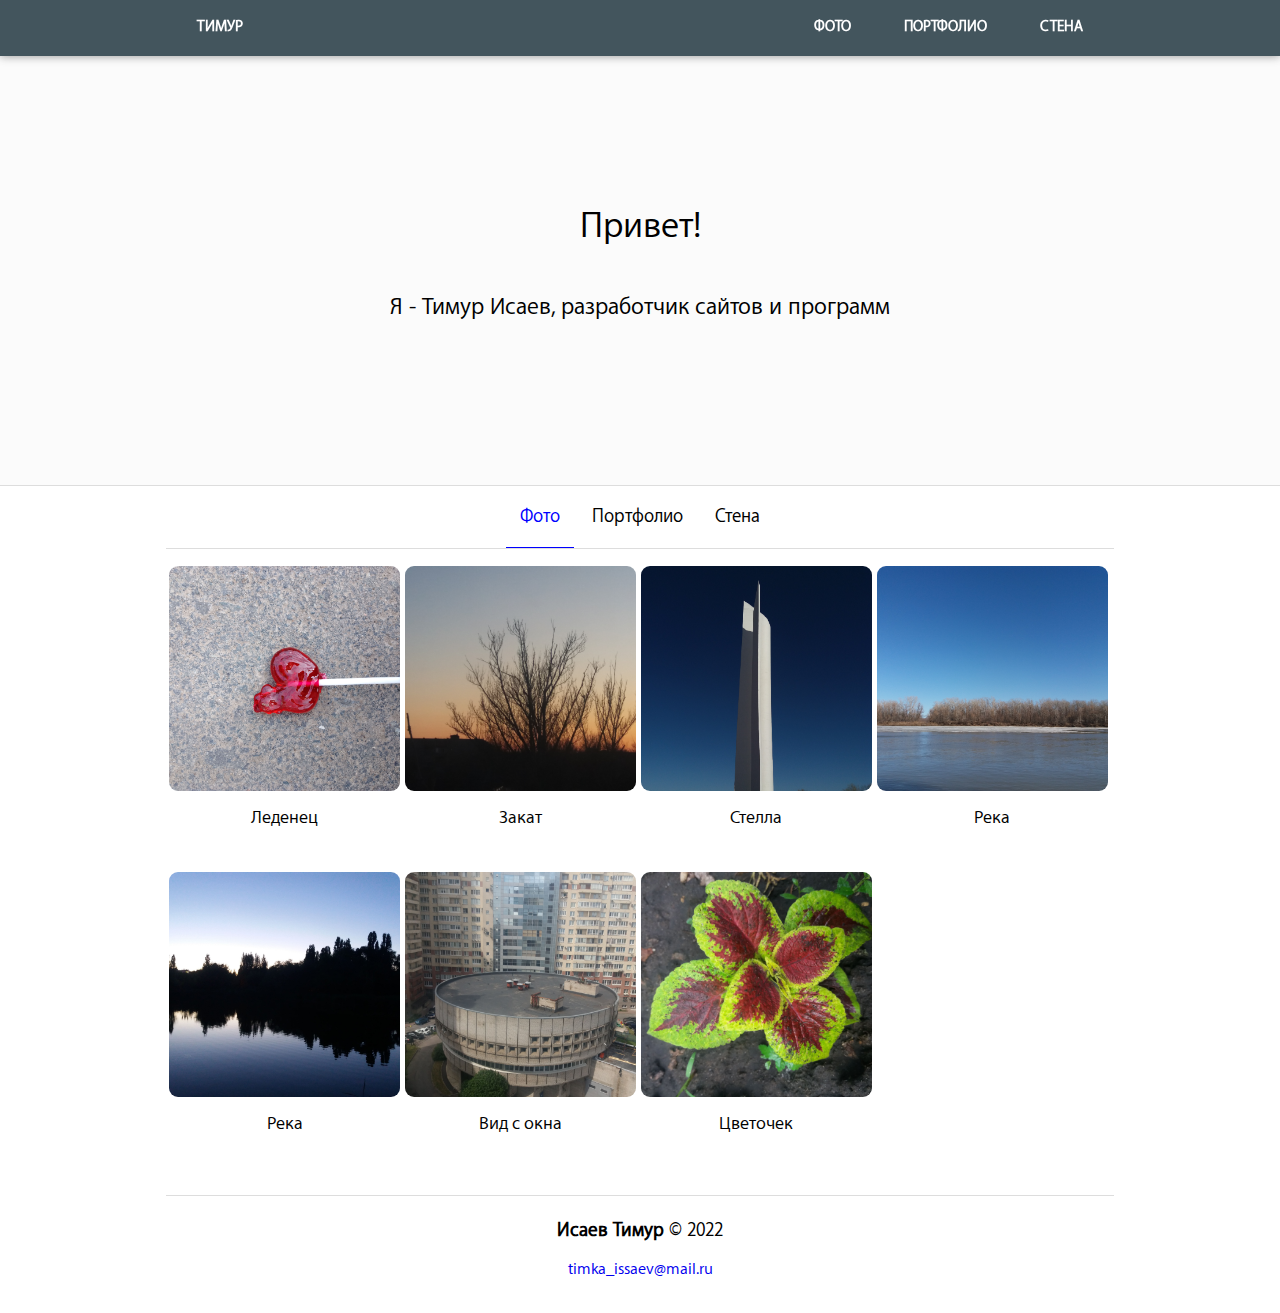
==== index.html @ 6a1b5c4a "replaced bad items" ====
<!DOCTYPE html PUBLIC "-//WAPFORUM//DTD XHTML Mobile 1.0//EN" "http://www.wapforum.org/DTD/xhtml-mobile10.dtd">

<html>
<head>
  <meta charset="utf-8">
  <title>Исаев Тимур</title>
  <meta name="viewport" content="width=device-width, user-scalable=yes">  
  <link rel="stylesheet" href="css/swiper-bundle.min.css">
  <link rel="icon" href="image/icon/favicon-16x16.png" type="image/png">
  <script src="js/swiper-bundle.min.js"></script>
  <link rel="stylesheet" href="css/common.css?111">
  <script type="text/javascript">
function showSlide(id) {
  document.getElementById('mySwiper0').style.display='block';
  swiper.slideTo(id);
}
</script>

</head>
<body>
  <style type="text/css">
.head__link{display: inline-block;color: #FFF;text-decoration: none;padding: 18px  24px;font-size:.9em;text-transform: uppercase;font-size:.8em;font-weight: bold;}
.head__link:hover{background-color: #6a6565;}

  </style>
<!--head__container-->
<div id="wrap1">

<div style="background-color:#283c46;height:55.9px;
    opacity: .87;z-index: 14;position: fixed;top:0;left:0;right:0;box-shadow: 0 0 9px #808080;">
  <div class="head__wrap" style="width:73%;margin:0 auto;">
    <div style="float:left;">
      <a href="#" class="head__link"><b>ТИМУР</b></a>
    </div>
    <div style="float:right">
      <a href="/index.html" class="head__link">Фото</a>
      <a href="/portfolio.html" class="head__link">Портфолио</a>
      <a href="/wall.html" class="head__link">Стена</a>
    </div>
  </div>
</div>
<div id="head__container"></div>
  
<div class="big-block" style="margin-top: 49px;">
  <div class="big-block big-block__welcome">
      <div class="big-block__title">Привет!</div>
      <div class="big-block__body">Я - Тимур Исаев, разработчик сайтов и программ</div>
  </div>
</div>
<div class="big-block big-block__image">

<div class="nav-first">
  <a class="nav-first__link nav-first__link_active" href="index.html" style="">Фото</a>
  <a class="nav-first__link" href="portfolio.html">Портфолио</a>
  <a class="nav-first__link" href="wall.html">Стена</a>
</div>  

<div class="photo__how_block" onClick="showSlide(0);">
  <div class="photo__image_wrap">
    <div class="photo__image photo_how_block" style="background-image: url('image/IMG_20220523_122651.jpg')"></div>
  </div>
  <div class="photo__title">Леденец</div>
</div>

<style type="text/css">
.photo_how_block{transition:all 0.14s ease;}

.photo_how_block:hover{box-shadow: 0 0 17px #000;cursor: pointer;}
</style>

<div class="photo__how_block" onClick="showSlide(1);">
  <div class="photo__image_wrap">
    <div class="photo__image photo_how_block" style="background-image: url('image/20180408_212136.jpg')"></div>
  </div>
  <div class="photo__title">Закат</div>
</div>



<div class="photo__how_block" onClick="showSlide(2);">
  <div class="photo__image_wrap">
    <div class="photo__image photo_how_block" style="background-image: url('image/20180410_172638.jpg?1')"></div>
  </div>
  <div class="photo__title">Стелла</div>
</div>


<div class="photo__how_block" onClick="showSlide(3);">
  <div class="photo__image_wrap">
    <div class="photo__image photo_how_block" style="background-image: url('image/20180410_171315.jpg')"></div>
  </div>
  <div class="photo__title">Река</div>
</div>




<div class="photo__how_block" onClick="showSlide(4);">
  <div class="photo__image_wrap">
    <div class="photo__image photo_how_block" style="background-image: url('image/20180607_214410.jpg')"></div>
  </div>
  <div class="photo__title">Река</div>
</div>





<div class="photo__how_block" onClick="showSlide(5);">
  <div class="photo__image_wrap">
    <div class="photo__image photo_how_block" style="background-image: url('image/20190620_141006.jpg')"></div>
  </div>
  <div class="photo__title">Вид с окна</div>
</div>








<div class="photo__how_block" onClick="showSlide(6);">
  <div class="photo__image_wrap">
    <div class="photo__image photo_how_block" style="background-image: url('image/20210701_141035.jpg')"></div>
  </div>
  <div class="photo__title">Цветочек</div>
</div>

    <div class="swiper mySwiper swiper-initialized swiper-horizontal swiper-pointer-events swiper-backface-hidden" id="mySwiper0">


      <div style="position: fixed;top: 0;right: 0;color:#000;z-index: 999; padding:24px 34px;" onClick="document.getElementById('mySwiper0').style.display='none';">закрыть</div>
      <div class="swiper-wrapper" id="swiper-wrapper-acd102c50d4010107de" aria-live="polite" style="background-color:#000;">
        <div class="swiper-slide swiper-slide-active" role="group" aria-label="1 / 9" style="">
          <div class="swiper-photo" style="background-image:url('image/IMG_20220523_122651.jpg');"></div>
        </div>


        <div class="swiper-slide swiper-slide-next" id="ghgfh_0" role="group" aria-label="2 / 9">
          
          <div class="swiper-photo" style="background-image:url('image/20180408_212136.jpg');"></div>
        </div>


        <div class="swiper-slide swiper-slide-next" id="ghgfh_1" role="group" aria-label="3 / 9">
          
          <div class="swiper-photo" style="background-image:url('image/20180410_172638.jpg');"></div>
        </div>


        <div class="swiper-slide swiper-slide-next" role="group" aria-label="4 / 9">
          
          <div class="swiper-photo" style="background-image:url('image/20180410_171315.jpg');"></div>
        </div>


        <div class="swiper-slide swiper-slide-next" role="group" aria-label="5 / 9">
          
          <div class="swiper-photo" style="background-image:url('image/20180607_214410.jpg');"></div>
        </div>


        <div class="swiper-slide swiper-slide-next" role="group" aria-label="6 / 9">
          
          <div class="swiper-photo" style="background-image:url('image/20190620_141006.jpg');"></div>
        </div>


        <div class="swiper-slide swiper-slide-next" role="group" aria-label="7 / 9">
          
          <div class="swiper-photo" style="background-image:url('image/20210701_141035.jpg');"></div>
        </div>


      </div>
      <div class="swiper-button-next" tabindex="0" role="button" aria-label="Next slide" aria-controls="swiper-wrapper-acd102c50d4010107de" aria-disabled="false"></div>
      <div class="swiper-button-prev swiper-button-disabled" tabindex="-1" role="button" aria-label="Previous slide" aria-controls="swiper-wrapper-acd102c50d4010107de" aria-disabled="true"></div>
    <span class="swiper-notification" aria-live="assertive" aria-atomic="true"></span>

  </div>

  <script>
var swiper = new Swiper(".mySwiper", {
  navigation: {
    nextEl: ".swiper-button-next",
    prevEl: ".swiper-button-prev",
  },
  keyboard: {
  enabled: true,
  onlyInViewport: false
  }
});
  </script>



<style type="text/css">
.footer__mail{text-decoration: none;font-size:.87em;}
.footer__mail:hover{color:#000;text-decoration: underline;}
</style>

  <div style="border-top:1px solid #DDD;padding-top:24px;text-align: center;margin-top:34px;">
    <div style="margin-bottom:17px"><b>Исаев Тимур</b> &copy; 2022 </div>
    <div><a href="mailto:timka_issaev@mail.ru" class="footer__mail">timka_issaev@mail.ru</a></div>
  </div>
  
  </div>
</div>
</body>
</html>
---- css/common.css ----
@font-face{font-family:'Myraid Set Pro Text';src:url('../myriad-set-pro_text.woff') format("woff")}
*{box-sizing:border-box;font-size:1.0em;font-family:"Myraid Set Pro Text",tahoma,Arial,verdana,sans-serif;font-size:1.03em;}
 html, body{margin:0;padding: 0;background-color: #FFF;font-family:"Myraid Set Pro Text",tahoma,Arial,verdana,sans-serif;}

@media screen and (max-width: 479px) {
  .photo__how_block{width:100%!important;height: 33vh!important;}
  .big-block__image {
    width: 93%!important;

  }
  .nav-first{width: 100%!important;}

  .photo2{
    width: 100%;
    padding: 0 24px;
    margin: 0 auto;}

    .head .head__link{padding:17px 9px!important;}
    .head__wrap{width:100%!important;margin:0 auto;}
    .head__link{
    padding: 19px 11px!important;}
.head__wrap{
    padding: 0 12px;}

}

.big-block__welcome {text-align: center;padding: 154px 15px;line-height: 47px;border-bottom: 1px solid #DDD;background-color:#FBFBFB;}
.big-block__title{font-size: 2.0em;margin-bottom:34px;}
.big-block__body{font-size:1.3em;}


.photo__how_block{display: inline-block;width: 25%;height:34vh;margin-right:-5px;}
.photo__image{ }
.photo__image_wrap{padding:3px;}
.photo_how_block{width:100%;height:25vh; position: relative;background-size: cover;background-position: center;border-radius:9px;margin:14px 0;}
.big-block__image{width:74%;margin: 0 auto 34px;}
.photo__title{text-align: center;font-size:1.0em;}



.nav-first{border-bottom:1px solid #DDD;text-align: center;}
.nav-first__link{padding:20px 14px;display: inline-block;color:#000;text-decoration: none;}
.nav-first__link_active{color: blue;border-bottom: 1px solid blue;}


.swiper {
  width: 600px;
  height: 300px;
}
.swiper-scrollbar{display: none;}













      .swiper {
        width: 100%;
        height: 100%;
      }

      .swiper-slide {
        text-align: center;
        font-size: 18px;
        background: #fff;

        /* Center slide text vertically */
        display: -webkit-box;
        display: -ms-flexbox;
        display: -webkit-flex;
        display: flex;
        -webkit-box-pack: center;
        -ms-flex-pack: center;
        -webkit-justify-content: center;
        justify-content: center;
        -webkit-box-align: center;
        -ms-flex-align: center;
        -webkit-align-items: center;
        align-items: center;
      }

      .swiper-slide img {
        display: block;
        width: 100%;
        height: 100%;
        object-fit: cover;
      }
      .swiper-photo{
    width: 47%;
    height: 47%;background-position: center;background-size: cover;margin:94px;border-radius:14px;}



#mySwiper0{background-color: #000; display: none;position: fixed;top:0;left:0;right:0;bottom:0;
    z-index: 99;}

html ,body{font-size:1.0em;font-family:"Myraid Set Pro Text",tahoma,Arial,verdana,sans-serif;font-size:1.03em;}
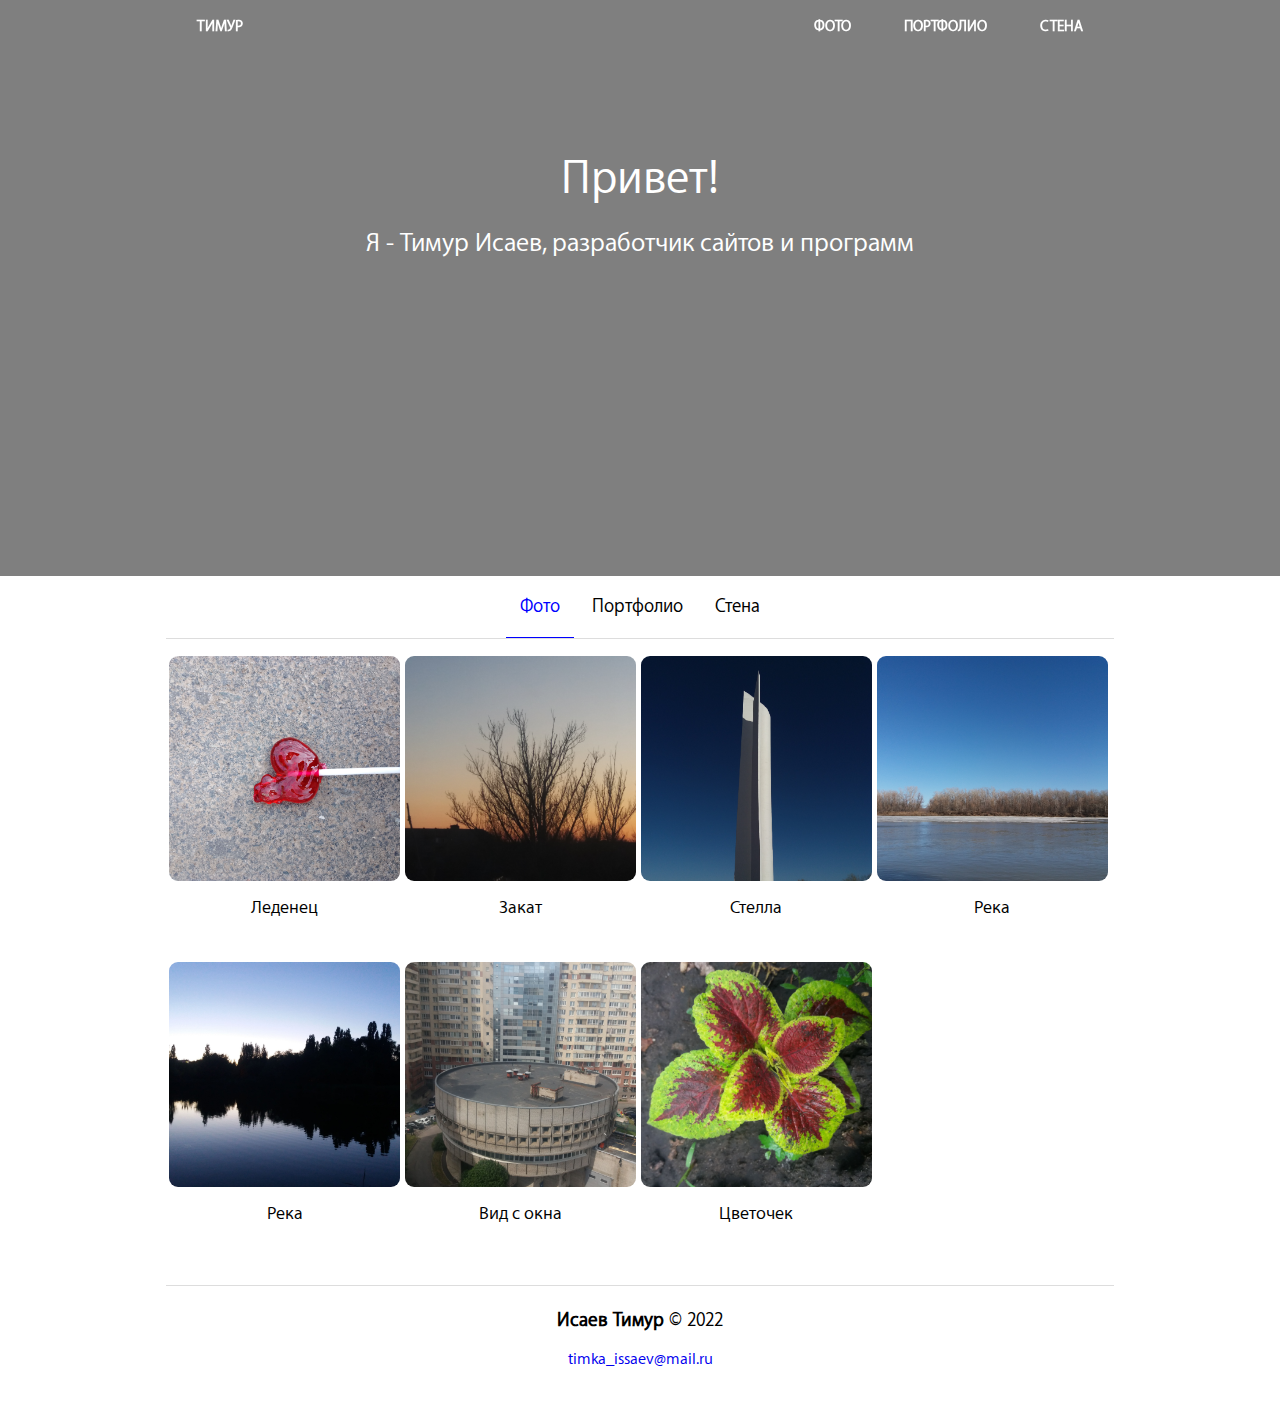
==== commit f0cdfb4c: "fixed bugs" ====
--- a/index.html
+++ b/index.html
@@ -26,8 +26,7 @@
 <!--head__container-->
 <div id="wrap1">
 
-<div style="background-color:#283c46;height:55.9px;
-    opacity: .87;z-index: 14;position: fixed;top:0;left:0;right:0;box-shadow: 0 0 9px #808080;">
+<div style="background-color:transparent;height:55.9px;z-index: 14;position: fixed;top:0;left:0;right:0">
   <div class="head__wrap" style="width:73%;margin:0 auto;">
     <div style="float:left;">
       <a href="#" class="head__link"><b>ТИМУР</b></a>
@@ -41,12 +40,62 @@
 </div>
 <div id="head__container"></div>
   
-<div class="big-block" style="margin-top: 49px;">
-  <div class="big-block big-block__welcome">
-      <div class="big-block__title">Привет!</div>
-      <div class="big-block__body">Я - Тимур Исаев, разработчик сайтов и программ</div>
-  </div>
-</div>
+
+
+
+
+
+
+
+
+
+
+<div class="big_block">
+  <div style="height:64vh;position: relative;z-index: 10;">
+
+    <div style="width:100%;height:64vh;color:#FFF; background-image: url('https://images.wallpaperscraft.ru/image/single/kapli_listia_makro_317155_1440x2560.jpg');background-size: cover;background-position:center;background-position: center;position: absolute;top:0;left:0;right:0;bottom:0;"></div>
+    <div style="position:absolute;top:0;left:0;right:0;bottom:0;background-color:#000;z-index:10;opacity: .5;"></div>
+
+    <div style="width:100%;height:59vh;color:#FFF;;background-position: center;position: absolute;top:0;left:0;right:0;bottom:0;text-align: center;padding-top: 12%;z-index: 25;">
+      
+      <div style="font-size:2.5em;margin-bottom:24px">Привет!</div>
+      <div style="font-size:1.4em">Я - Тимур Исаев, разработчик сайтов и программ </div>
+    </div>
+
+  </div>
+</div>
+
+
+
+
+
+
+
+
+
+
+
+
+
+
+
+
+
+
+
+
+
+
+
+
+
+
+
+
+
+
+
+
 <div class="big-block big-block__image">
 
 <div class="nav-first">
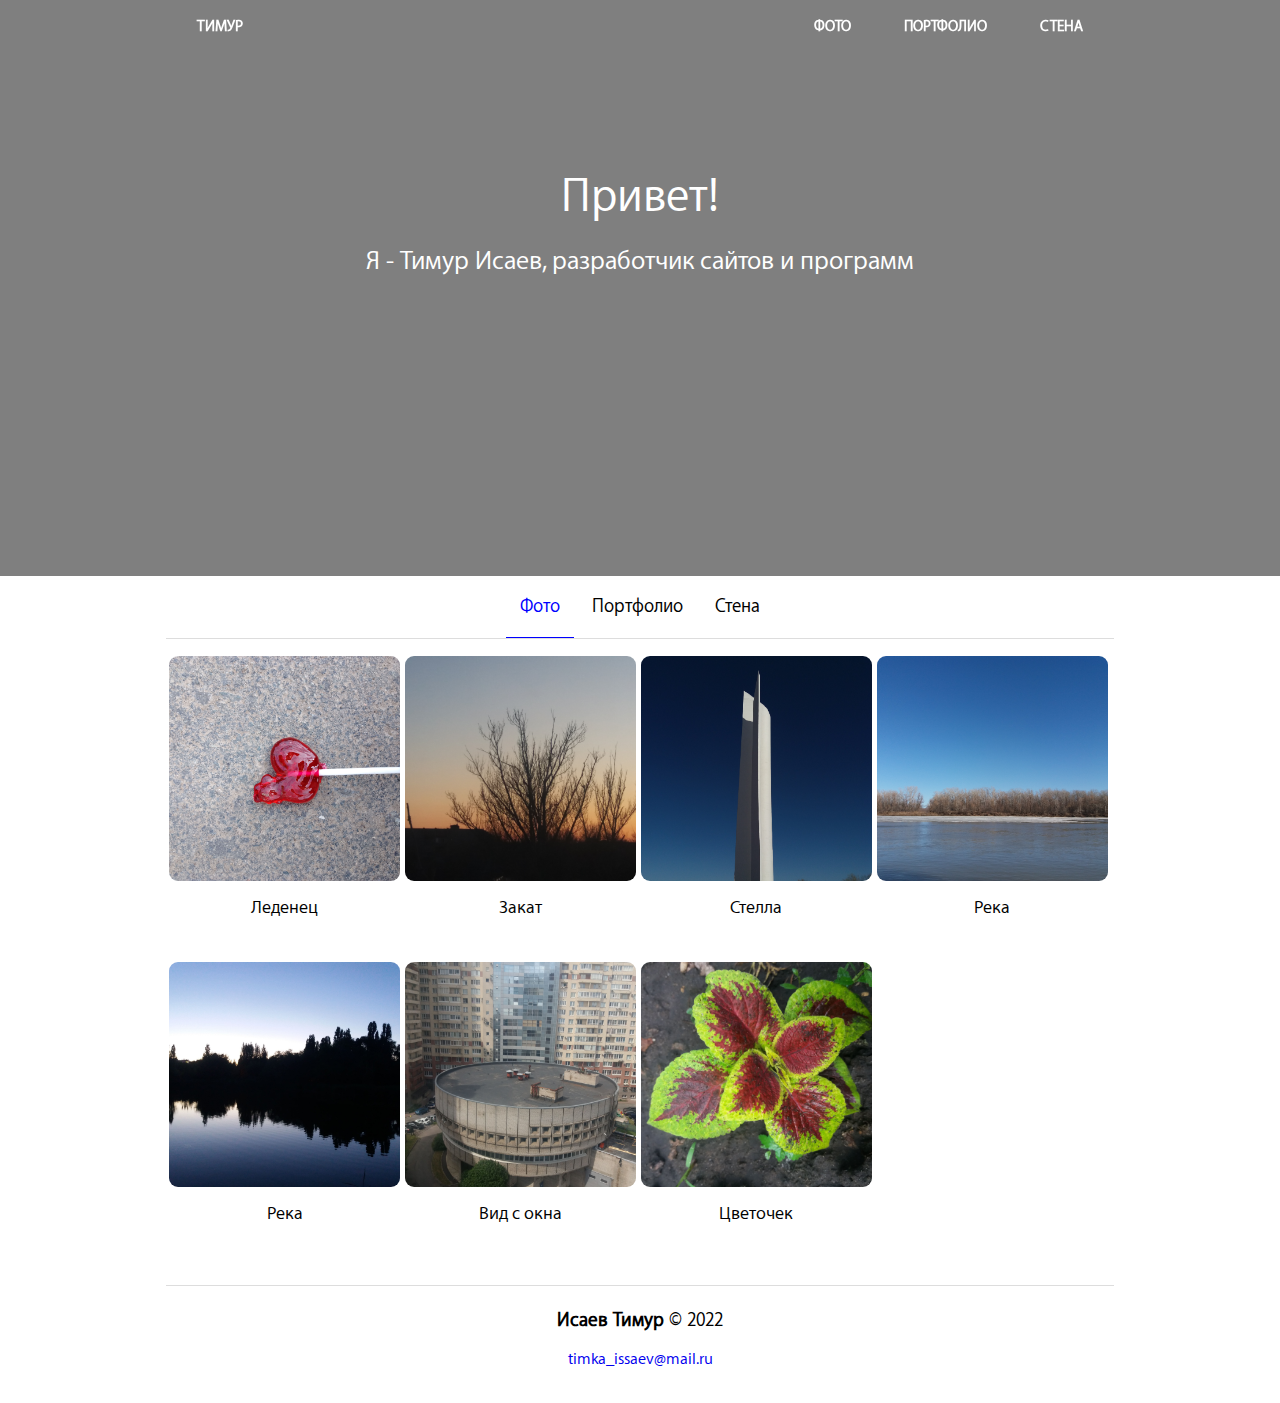
==== commit 4e560088: "fixed bug. he is incorrect show welcome titles" ====
--- a/index.html
+++ b/index.html
@@ -56,7 +56,7 @@
     <div style="width:100%;height:64vh;color:#FFF; background-image: url('https://images.wallpaperscraft.ru/image/single/kapli_listia_makro_317155_1440x2560.jpg');background-size: cover;background-position:center;background-position: center;position: absolute;top:0;left:0;right:0;bottom:0;"></div>
     <div style="position:absolute;top:0;left:0;right:0;bottom:0;background-color:#000;z-index:10;opacity: .5;"></div>
 
-    <div style="width:100%;height:59vh;color:#FFF;;background-position: center;position: absolute;top:0;left:0;right:0;bottom:0;text-align: center;padding-top: 12%;z-index: 25;">
+    <div style="width:100%;height:59vh;color:#FFF;;background-position: center;position: absolute;top:0;left:0;right:0;bottom:0;text-align: center;padding-top: 172px;z-index: 25;">
       
       <div style="font-size:2.5em;margin-bottom:24px">Привет!</div>
       <div style="font-size:1.4em">Я - Тимур Исаев, разработчик сайтов и программ </div>
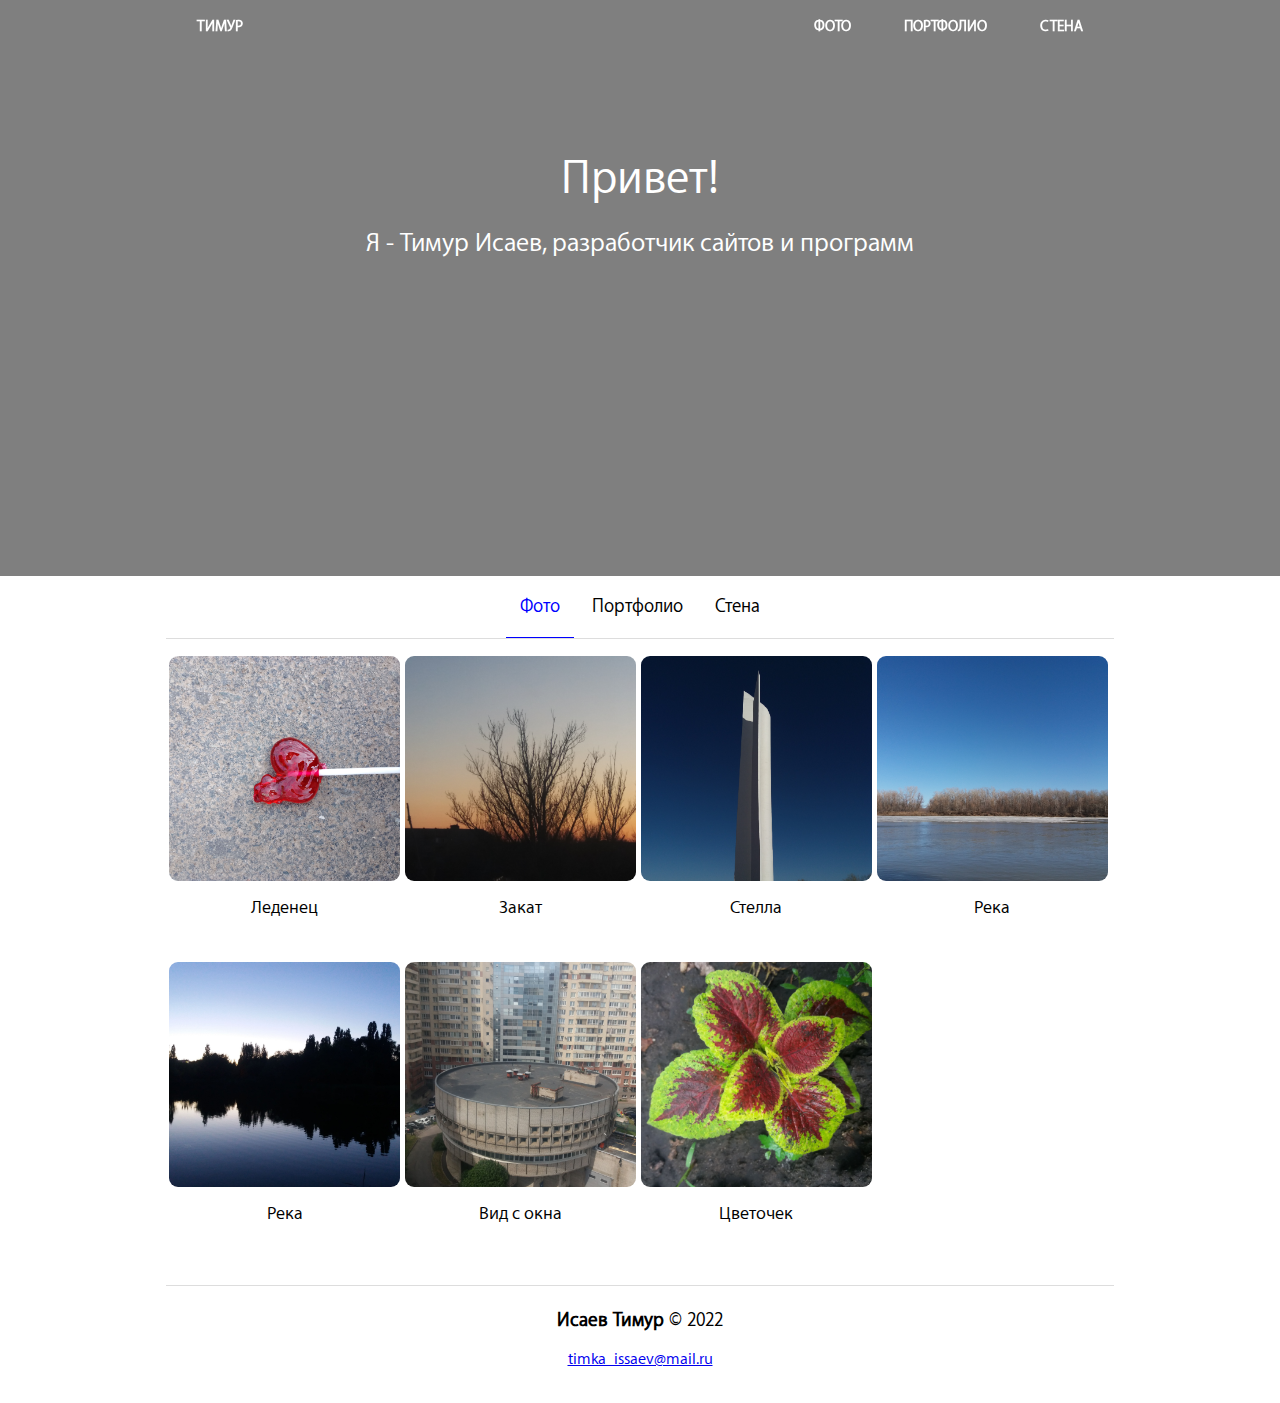
==== commit b89bcec5: "fixed bugs" ====
--- a/index.html
+++ b/index.html
@@ -21,12 +21,32 @@
   <style type="text/css">
 .head__link{display: inline-block;color: #FFF;text-decoration: none;padding: 18px  24px;font-size:.9em;text-transform: uppercase;font-size:.8em;font-weight: bold;}
 .head__link:hover{background-color: #6a6565;}
+#head{transition: all 0.34s ease;}
+.head__srcolled{background-color:#FFF!important ;color: #000!important;box-shadow: 0 0 9px #BBB;border-bottom: 1px solid #DDD;}
+
+.head__srcolled .head__link{color: #000;}
 
   </style>
 <!--head__container-->
 <div id="wrap1">
-
-<div style="background-color:transparent;height:55.9px;z-index: 14;position: fixed;top:0;left:0;right:0">
+<script type="text/javascript">
+window.onscroll=function(a) {
+  let posTop = (window.pageYOffset !== undefined) ? window.pageYOffset : (document.documentElement || document.body.parentNode || document.body).scrollTop;
+  if(posTop > 74) {
+
+
+
+    document.getElementById('head').classList.add('head__srcolled');
+  } else {
+
+    document.getElementById('head').classList.remove('head__srcolled');
+  }
+  //element.scrollTop
+}
+</script>
+
+
+<div id="head" style="background-color:transparent;height:55.9px;z-index: 14;position: fixed;top:0;left:0;right:0">
   <div class="head__wrap" style="width:73%;margin:0 auto;">
     <div style="float:left;">
       <a href="#" class="head__link"><b>ТИМУР</b></a>
@@ -38,6 +58,8 @@
     </div>
   </div>
 </div>
+
+
 <div id="head__container"></div>
   
 
@@ -56,7 +78,7 @@
     <div style="width:100%;height:64vh;color:#FFF; background-image: url('https://images.wallpaperscraft.ru/image/single/kapli_listia_makro_317155_1440x2560.jpg');background-size: cover;background-position:center;background-position: center;position: absolute;top:0;left:0;right:0;bottom:0;"></div>
     <div style="position:absolute;top:0;left:0;right:0;bottom:0;background-color:#000;z-index:10;opacity: .5;"></div>
 
-    <div style="width:100%;height:59vh;color:#FFF;;background-position: center;position: absolute;top:0;left:0;right:0;bottom:0;text-align: center;padding-top: 172px;z-index: 25;">
+    <div style="width:100%;height:59vh;color:#FFF;;background-position: center;position: absolute;top:0;left:0;right:0;bottom:0;text-align: center;padding-top: 12%;z-index: 25;">
       
       <div style="font-size:2.5em;margin-bottom:24px">Привет!</div>
       <div style="font-size:1.4em">Я - Тимур Исаев, разработчик сайтов и программ </div>
@@ -244,17 +266,15 @@
 
 
 
-<style type="text/css">
-.footer__mail{text-decoration: none;font-size:.87em;}
-.footer__mail:hover{color:#000;text-decoration: underline;}
-</style>
 
   <div style="border-top:1px solid #DDD;padding-top:24px;text-align: center;margin-top:34px;">
     <div style="margin-bottom:17px"><b>Исаев Тимур</b> &copy; 2022 </div>
-    <div><a href="mailto:timka_issaev@mail.ru" class="footer__mail">timka_issaev@mail.ru</a></div>
+    <div><a href="mailto:timka_issaev@mail.ru" style="
+    font-size: .87em;">timka_issaev@mail.ru</a></div>
   </div>
   
-  </div>
+
+
 </div>
 </body>
 </html>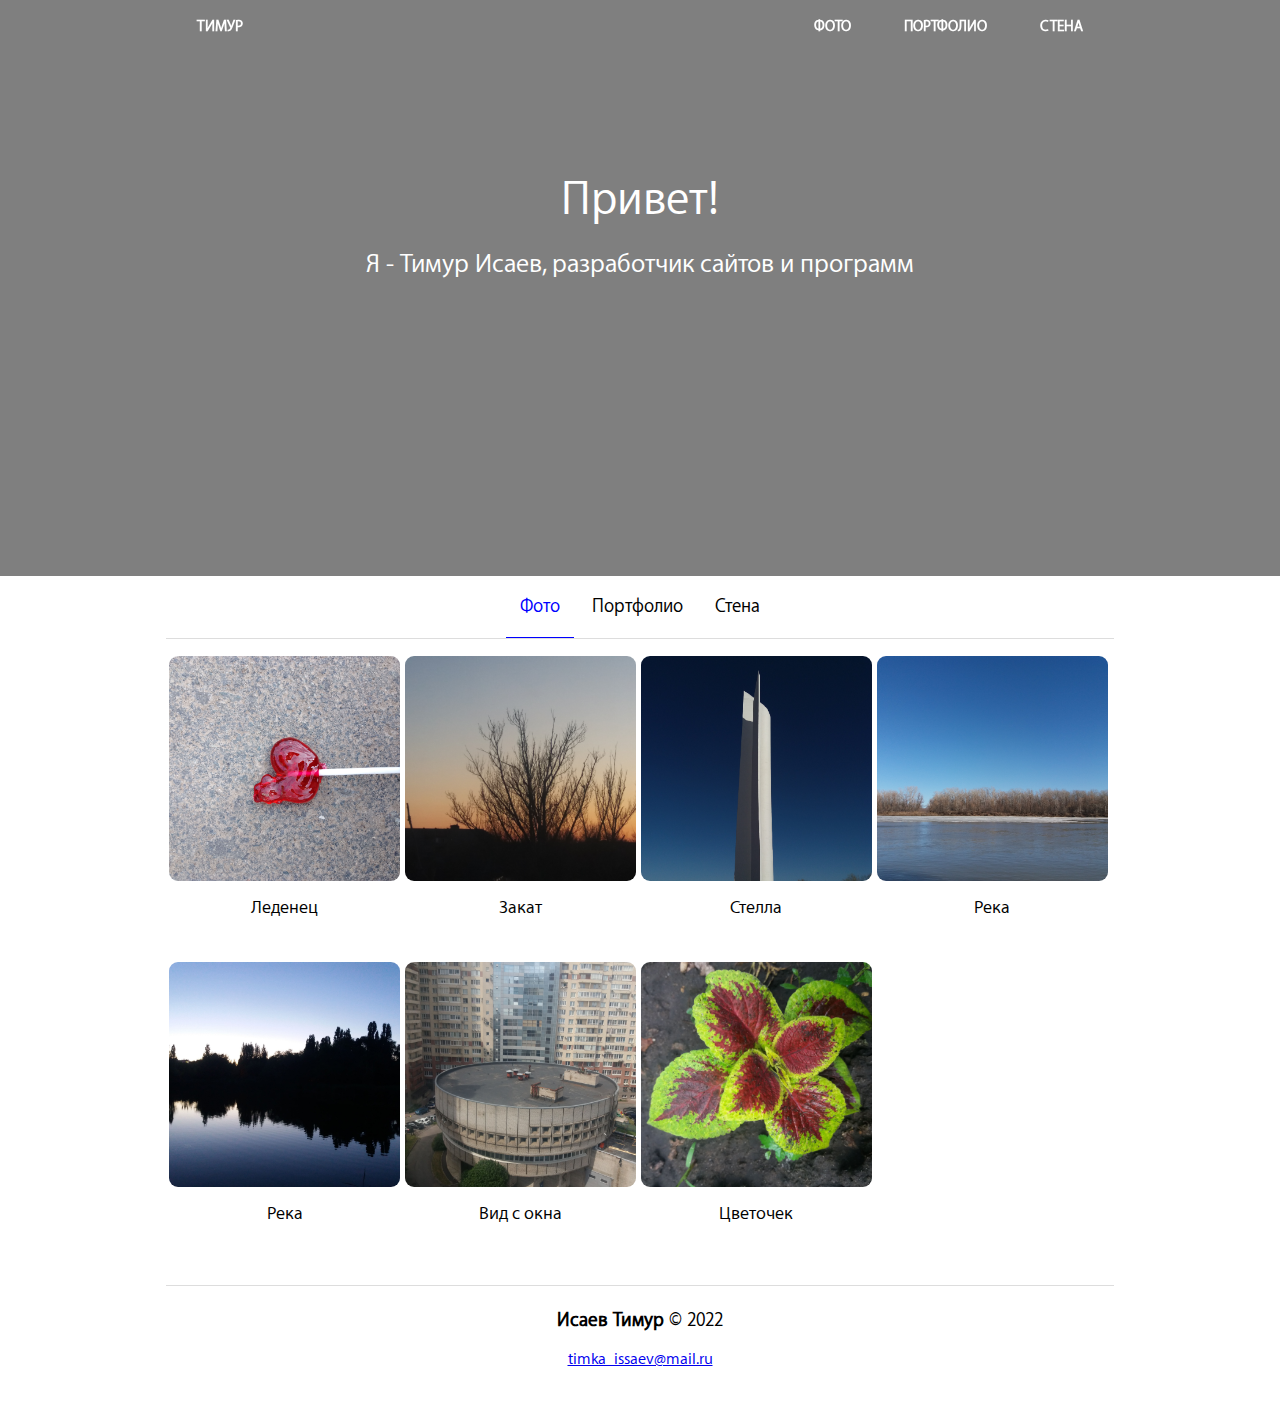
==== commit 73599c9b: "fixed bug. when i srxoll in phone, view show is not good" ====
--- a/index.html
+++ b/index.html
@@ -78,7 +78,7 @@
     <div style="width:100%;height:64vh;color:#FFF; background-image: url('https://images.wallpaperscraft.ru/image/single/kapli_listia_makro_317155_1440x2560.jpg');background-size: cover;background-position:center;background-position: center;position: absolute;top:0;left:0;right:0;bottom:0;"></div>
     <div style="position:absolute;top:0;left:0;right:0;bottom:0;background-color:#000;z-index:10;opacity: .5;"></div>
 
-    <div style="width:100%;height:59vh;color:#FFF;;background-position: center;position: absolute;top:0;left:0;right:0;bottom:0;text-align: center;padding-top: 12%;z-index: 25;">
+    <div style="width:100%;height:59vh;color:#FFF;;background-position: center;position: absolute;top:0;left:0;right:0;bottom:0;text-align: center;padding-top: 175px;z-index: 25;">
       
       <div style="font-size:2.5em;margin-bottom:24px">Привет!</div>
       <div style="font-size:1.4em">Я - Тимур Исаев, разработчик сайтов и программ </div>
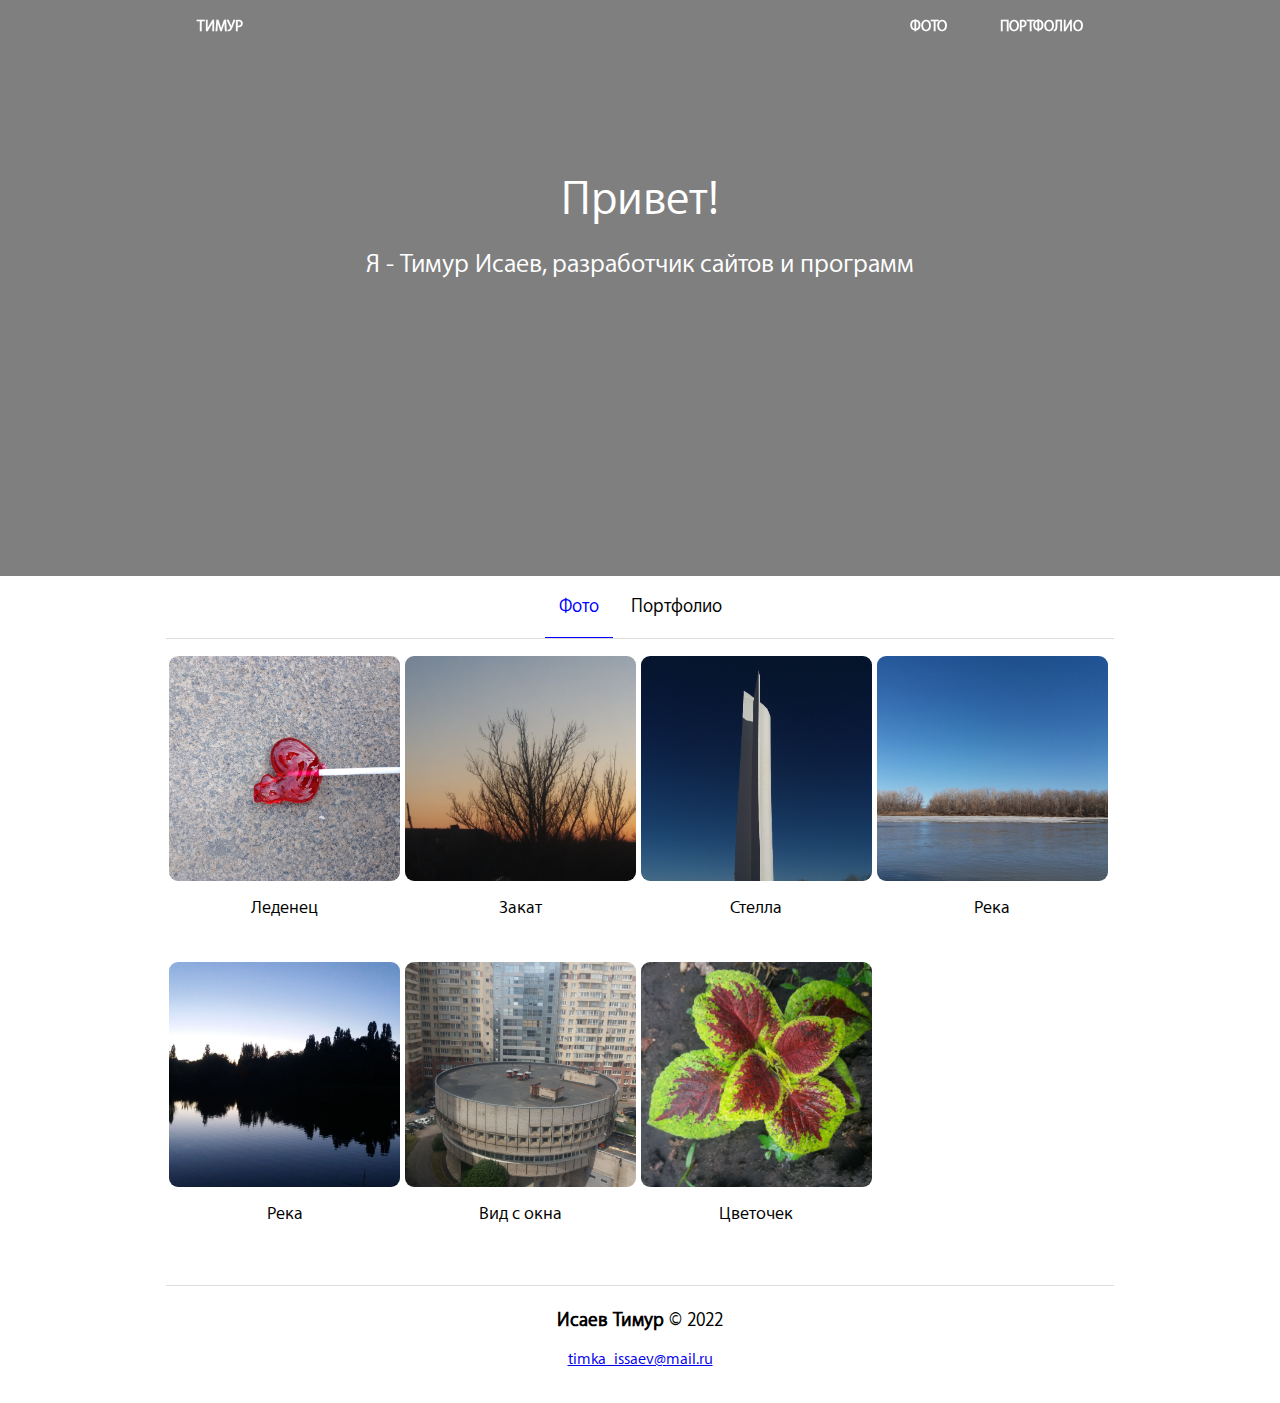
==== commit 0ee5a983: "all blocks, design, folders improved" ====
--- a/index.html
+++ b/index.html
@@ -19,13 +19,19 @@
 </head>
 <body>
   <style type="text/css">
+
+
+
 .head__link{display: inline-block;color: #FFF;text-decoration: none;padding: 18px  24px;font-size:.9em;text-transform: uppercase;font-size:.8em;font-weight: bold;}
-.head__link:hover{background-color: #6a6565;}
-#head{transition: all 0.34s ease;}
+.head__link:hover{color:blue}
+.head .head__link{background-color: transparent;color: blue}
+
+
 .head__srcolled{background-color:#FFF!important ;color: #000!important;box-shadow: 0 0 9px #BBB;border-bottom: 1px solid #DDD;}
 
-.head__srcolled .head__link{color: #000;}
-
+.head__srcolled .head__link{color: #000;;}
+
+.head__srcolled .head__link:hover{color: blue!important}
   </style>
 <!--head__container-->
 <div id="wrap1">
@@ -52,9 +58,8 @@
       <a href="#" class="head__link"><b>ТИМУР</b></a>
     </div>
     <div style="float:right">
-      <a href="/index.html" class="head__link">Фото</a>
-      <a href="/portfolio.html" class="head__link">Портфолио</a>
-      <a href="/wall.html" class="head__link">Стена</a>
+      <a href="index.html" class="head__link">Фото</a>
+      <a href="portfolio.html" class="head__link">Портфолио</a>
     </div>
   </div>
 </div>
@@ -123,7 +128,6 @@
 <div class="nav-first">
   <a class="nav-first__link nav-first__link_active" href="index.html" style="">Фото</a>
   <a class="nav-first__link" href="portfolio.html">Портфолио</a>
-  <a class="nav-first__link" href="wall.html">Стена</a>
 </div>  
 
 <div class="photo__how_block" onClick="showSlide(0);">
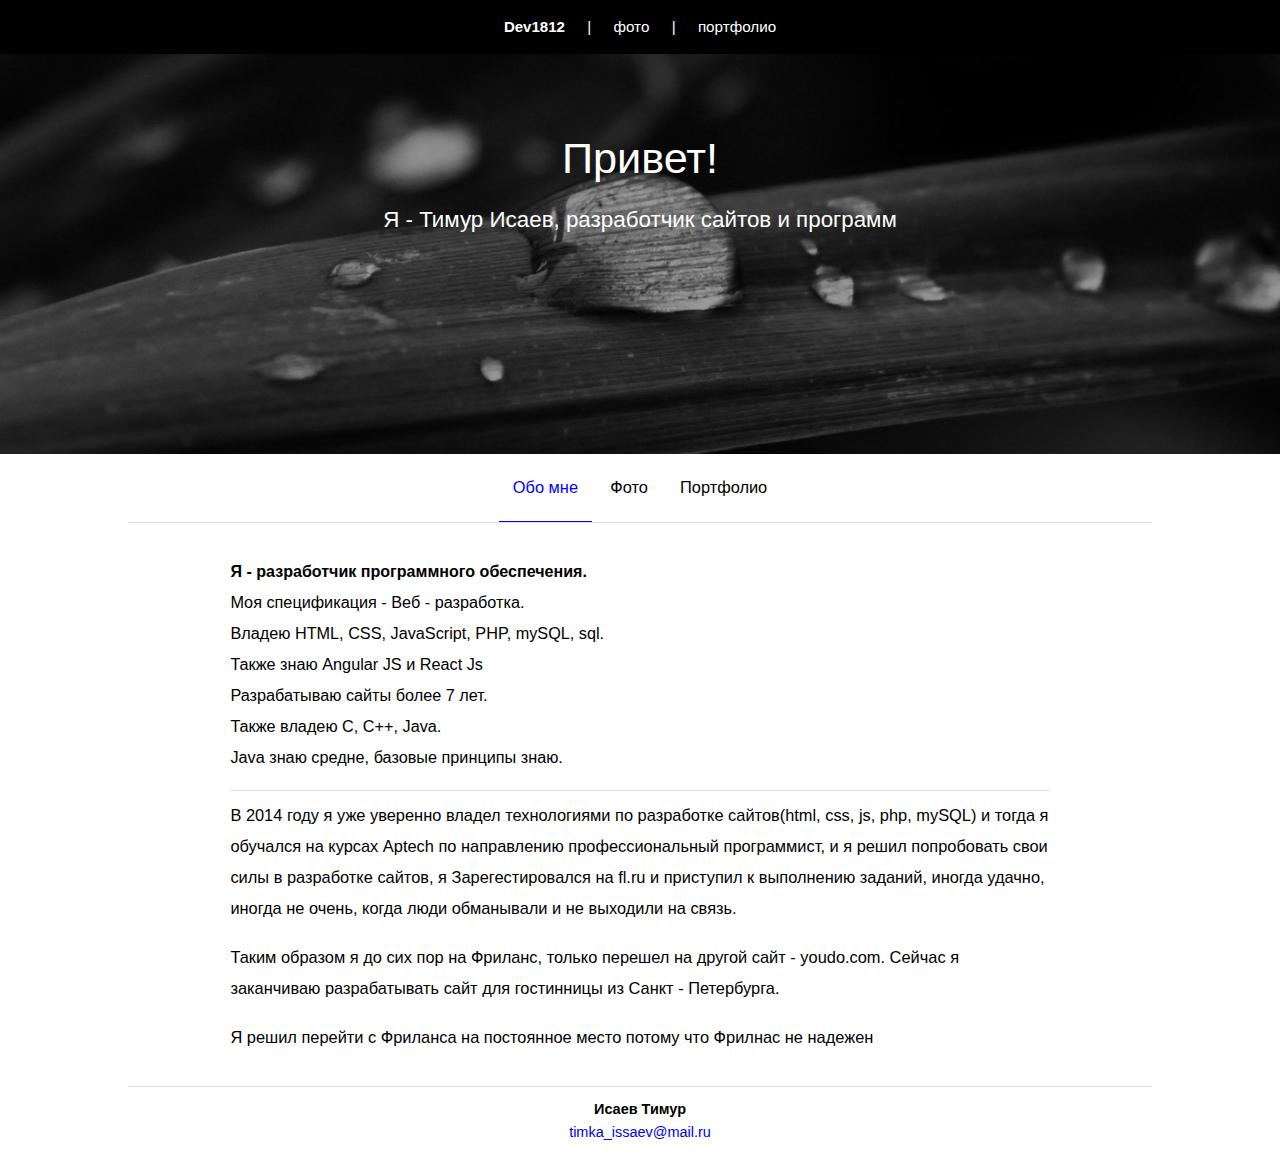
==== commit 07d0a1c8: "project imroved" ====
--- a/index.html
+++ b/index.html
@@ -1,284 +1,78 @@
-<!DOCTYPE html PUBLIC "-//WAPFORUM//DTD XHTML Mobile 1.0//EN" "http://www.wapforum.org/DTD/xhtml-mobile10.dtd">
-
+<!DOCTYPE html>
 <html>
 <head>
   <meta charset="utf-8">
-  <title>Исаев Тимур</title>
-  <meta name="viewport" content="width=device-width, user-scalable=yes">  
-  <link rel="stylesheet" href="css/swiper-bundle.min.css">
-  <link rel="icon" href="image/icon/favicon-16x16.png" type="image/png">
-  <script src="js/swiper-bundle.min.js"></script>
-  <link rel="stylesheet" href="css/common.css?111">
-  <script type="text/javascript">
-function showSlide(id) {
-  document.getElementById('mySwiper0').style.display='block';
-  swiper.slideTo(id);
-}
-</script>
-
+  <title></title>
+  <link rel="stylesheet" type="text/css" href="css/common.css?2">
+  <style type="text/css">
+  .nav__item{color:#000;}
+  </style>
 </head>
 <body>
-  <style type="text/css">
 
 
+<div id="wrap1">
 
-.head__link{display: inline-block;color: #FFF;text-decoration: none;padding: 18px  24px;font-size:.9em;text-transform: uppercase;font-size:.8em;font-weight: bold;}
-.head__link:hover{color:blue}
-.head .head__link{background-color: transparent;color: blue}
+<div class="head">
+  <a class="head__item" href="index.html"><b>Dev1812</b></a>
+  <span class="divider">|</span>
+  <a class="head__item" href="photo.html">фото</a>
+  <span class="divider">|</span>
+  <a class="head__item" href="portfolio.html">портфолио</a>
+</div>
+<div class="content">
 
+<div>
 
-.head__srcolled{background-color:#FFF!important ;color: #000!important;box-shadow: 0 0 9px #BBB;border-bottom: 1px solid #DDD;}
-
-.head__srcolled .head__link{color: #000;;}
-
-.head__srcolled .head__link:hover{color: blue!important}
-  </style>
-<!--head__container-->
-<div id="wrap1">
-<script type="text/javascript">
-window.onscroll=function(a) {
-  let posTop = (window.pageYOffset !== undefined) ? window.pageYOffset : (document.documentElement || document.body.parentNode || document.body).scrollTop;
-  if(posTop > 74) {
-
-
-
-    document.getElementById('head').classList.add('head__srcolled');
-  } else {
-
-    document.getElementById('head').classList.remove('head__srcolled');
-  }
-  //element.scrollTop
-}
-</script>
-
-
-<div id="head" style="background-color:transparent;height:55.9px;z-index: 14;position: fixed;top:0;left:0;right:0">
-  <div class="head__wrap" style="width:73%;margin:0 auto;">
-    <div style="float:left;">
-      <a href="#" class="head__link"><b>ТИМУР</b></a>
+  <div class="welcome_block-main">
+    <div class="welcome_block-main__photo_background welcome_block-main__photo" style="background-image:url('image/kapli_listia_makro_317155_1440x2560.jpg');"></div>
+    <div class="welcome_block-main__photo_layer"></div>
+    <div class="welcome_block-main__photo_body">
+    	<div class="welcome_block-main__photo_body_title">Привет!</div>
+    	<div class="welcome_block-main__photo_body_body">
+Я - Тимур Исаев, разработчик сайтов и программ	</div>
     </div>
-    <div style="float:right">
-      <a href="index.html" class="head__link">Фото</a>
-      <a href="portfolio.html" class="head__link">Портфолио</a>
-    </div>
-  </div>
 </div>
 
+<div class="container-block">
 
-<div id="head__container"></div>
-  
+<div class="nav">
+<a class="nav__item" href="index.html" style="color:blue;border-bottom: 1px solid blue;">Обо мне</a>
+<a class="nav__item" href="photo.html">Фото</a>
+<a class="nav__item" href="portfolio.html">Портфолио</a>
+</div>
+<style type="text/css">
+.line{padding:9px 0;}
+</style>
 
+<div class="container" style="width:80%;margin:0 auto;font-size:1.1em;line-height:31px;text-align: left;">
+<div class="line" style="border-bottom:1px solid #DDD;padding-bottom:17px;">
+<div class="line_2"><b>Я - разработчик программного обеспечения.</b></div>
+<div class="line_2">Моя спецификация - Веб - разработка.</div>
+<div class="line_2">Владею HTML, CSS, JavaScript, PHP, mySQL, sql.</div>
+<div class="line_2">Также знаю Angular JS и React Js</div>
+<div class="line_2">Разрабатываю сайты более 7 лет.</div>
+<div class="line_2">Также владею C, C++, Java.</div>
+<div class="line_2">Java знаю средне, базовые принципы знаю.</div>
+</div>
+<div class="line">	В 2014 году я уже уверенно владел технологиями по разработке сайтов(html, css, js, php, mySQL) и тогда я обучался на курсах Aptech по направлению профессиональный программист, и я решил попробовать свои силы в разработке сайтов, я Зарегестировался на fl.ru и приступил к выполнению заданий, иногда удачно, иногда не очень, когда люди обманывали и не выходили на связь.</div>
 
+<div class="line">Таким образом я до сих пор на Фриланс, только перешел на другой сайт - youdo.com. Сейчас я заканчиваю разрабатывать сайт для гостинницы из Санкт - Петербурга.</div>
 
+<div class="line">Я решил перейти с Фриланса на постоянное место потому что Фрилнас не надежен</div>
+</div>
+<div class="footer" style="text-align:center;padding:14px 0 21px">
 
-
-
-
-
-
-
-<div class="big_block">
-  <div style="height:64vh;position: relative;z-index: 10;">
-
-    <div style="width:100%;height:64vh;color:#FFF; background-image: url('https://images.wallpaperscraft.ru/image/single/kapli_listia_makro_317155_1440x2560.jpg');background-size: cover;background-position:center;background-position: center;position: absolute;top:0;left:0;right:0;bottom:0;"></div>
-    <div style="position:absolute;top:0;left:0;right:0;bottom:0;background-color:#000;z-index:10;opacity: .5;"></div>
-
-    <div style="width:100%;height:59vh;color:#FFF;;background-position: center;position: absolute;top:0;left:0;right:0;bottom:0;text-align: center;padding-top: 175px;z-index: 25;">
-      
-      <div style="font-size:2.5em;margin-bottom:24px">Привет!</div>
-      <div style="font-size:1.4em">Я - Тимур Исаев, разработчик сайтов и программ </div>
-    </div>
-
-  </div>
+<div class="footer-wrap">
+	<div style="margin-bottom:7px;">
+		<b>Исаев Тимур</b>
+	</div>
+	<div>
+		<a href="mailto:timka_issaev@mail.ru">timka_issaev@mail.ru</a>
+	</div>
 </div>
 
-
-
-
-
-
-
-
-
-
-
-
-
-
-
-
-
-
-
-
-
-
-
-
-
-
-
-
-
-
-
-
-<div class="big-block big-block__image">
-
-<div class="nav-first">
-  <a class="nav-first__link nav-first__link_active" href="index.html" style="">Фото</a>
-  <a class="nav-first__link" href="portfolio.html">Портфолио</a>
-</div>  
-
-<div class="photo__how_block" onClick="showSlide(0);">
-  <div class="photo__image_wrap">
-    <div class="photo__image photo_how_block" style="background-image: url('image/IMG_20220523_122651.jpg')"></div>
-  </div>
-  <div class="photo__title">Леденец</div>
 </div>
-
-<style type="text/css">
-.photo_how_block{transition:all 0.14s ease;}
-
-.photo_how_block:hover{box-shadow: 0 0 17px #000;cursor: pointer;}
-</style>
-
-<div class="photo__how_block" onClick="showSlide(1);">
-  <div class="photo__image_wrap">
-    <div class="photo__image photo_how_block" style="background-image: url('image/20180408_212136.jpg')"></div>
-  </div>
-  <div class="photo__title">Закат</div>
-</div>
-
-
-
-<div class="photo__how_block" onClick="showSlide(2);">
-  <div class="photo__image_wrap">
-    <div class="photo__image photo_how_block" style="background-image: url('image/20180410_172638.jpg?1')"></div>
-  </div>
-  <div class="photo__title">Стелла</div>
-</div>
-
-
-<div class="photo__how_block" onClick="showSlide(3);">
-  <div class="photo__image_wrap">
-    <div class="photo__image photo_how_block" style="background-image: url('image/20180410_171315.jpg')"></div>
-  </div>
-  <div class="photo__title">Река</div>
-</div>
-
-
-
-
-<div class="photo__how_block" onClick="showSlide(4);">
-  <div class="photo__image_wrap">
-    <div class="photo__image photo_how_block" style="background-image: url('image/20180607_214410.jpg')"></div>
-  </div>
-  <div class="photo__title">Река</div>
-</div>
-
-
-
-
-
-<div class="photo__how_block" onClick="showSlide(5);">
-  <div class="photo__image_wrap">
-    <div class="photo__image photo_how_block" style="background-image: url('image/20190620_141006.jpg')"></div>
-  </div>
-  <div class="photo__title">Вид с окна</div>
-</div>
-
-
-
-
-
-
-
-
-<div class="photo__how_block" onClick="showSlide(6);">
-  <div class="photo__image_wrap">
-    <div class="photo__image photo_how_block" style="background-image: url('image/20210701_141035.jpg')"></div>
-  </div>
-  <div class="photo__title">Цветочек</div>
-</div>
-
-    <div class="swiper mySwiper swiper-initialized swiper-horizontal swiper-pointer-events swiper-backface-hidden" id="mySwiper0">
-
-
-      <div style="position: fixed;top: 0;right: 0;color:#000;z-index: 999; padding:24px 34px;" onClick="document.getElementById('mySwiper0').style.display='none';">закрыть</div>
-      <div class="swiper-wrapper" id="swiper-wrapper-acd102c50d4010107de" aria-live="polite" style="background-color:#000;">
-        <div class="swiper-slide swiper-slide-active" role="group" aria-label="1 / 9" style="">
-          <div class="swiper-photo" style="background-image:url('image/IMG_20220523_122651.jpg');"></div>
-        </div>
-
-
-        <div class="swiper-slide swiper-slide-next" id="ghgfh_0" role="group" aria-label="2 / 9">
-          
-          <div class="swiper-photo" style="background-image:url('image/20180408_212136.jpg');"></div>
-        </div>
-
-
-        <div class="swiper-slide swiper-slide-next" id="ghgfh_1" role="group" aria-label="3 / 9">
-          
-          <div class="swiper-photo" style="background-image:url('image/20180410_172638.jpg');"></div>
-        </div>
-
-
-        <div class="swiper-slide swiper-slide-next" role="group" aria-label="4 / 9">
-          
-          <div class="swiper-photo" style="background-image:url('image/20180410_171315.jpg');"></div>
-        </div>
-
-
-        <div class="swiper-slide swiper-slide-next" role="group" aria-label="5 / 9">
-          
-          <div class="swiper-photo" style="background-image:url('image/20180607_214410.jpg');"></div>
-        </div>
-
-
-        <div class="swiper-slide swiper-slide-next" role="group" aria-label="6 / 9">
-          
-          <div class="swiper-photo" style="background-image:url('image/20190620_141006.jpg');"></div>
-        </div>
-
-
-        <div class="swiper-slide swiper-slide-next" role="group" aria-label="7 / 9">
-          
-          <div class="swiper-photo" style="background-image:url('image/20210701_141035.jpg');"></div>
-        </div>
-
-
-      </div>
-      <div class="swiper-button-next" tabindex="0" role="button" aria-label="Next slide" aria-controls="swiper-wrapper-acd102c50d4010107de" aria-disabled="false"></div>
-      <div class="swiper-button-prev swiper-button-disabled" tabindex="-1" role="button" aria-label="Previous slide" aria-controls="swiper-wrapper-acd102c50d4010107de" aria-disabled="true"></div>
-    <span class="swiper-notification" aria-live="assertive" aria-atomic="true"></span>
-
-  </div>
-
-  <script>
-var swiper = new Swiper(".mySwiper", {
-  navigation: {
-    nextEl: ".swiper-button-next",
-    prevEl: ".swiper-button-prev",
-  },
-  keyboard: {
-  enabled: true,
-  onlyInViewport: false
-  }
-});
-  </script>
-
-
-
-
-  <div style="border-top:1px solid #DDD;padding-top:24px;text-align: center;margin-top:34px;">
-    <div style="margin-bottom:17px"><b>Исаев Тимур</b> &copy; 2022 </div>
-    <div><a href="mailto:timka_issaev@mail.ru" style="
-    font-size: .87em;">timka_issaev@mail.ru</a></div>
-  </div>
-  
-
-
 </div>
 </body>
 </html>--- a/css/common.css
+++ b/css/common.css
@@ -1,105 +1,49 @@
 
-@font-face{font-family:'Myraid Set Pro Text';src:url('../myriad-set-pro_text.woff') format("woff")}
-*{box-sizing:border-box;font-size:1.0em;font-family:"Myraid Set Pro Text",tahoma,Arial,verdana,sans-serif;font-size:1.03em;}
- html, body{margin:0;padding: 0;background-color: #FFF;font-family:"Myraid Set Pro Text",tahoma,Arial,verdana,sans-serif;}
+	.head{border-bottom:1px solid #000;text-align: center;height:54px;background-color: #000;position: fixed;top: 0;left: 0;right: 0;z-index: 11;}
+	.head__item{display: inline-block; padding:18px 9px;color:#fff;}
+	.divider{padding:0 9px;color: #FFF;}
+	html, body{margin:0;}
 
-@media screen and (max-width: 479px) {
-  .photo__how_block{width:100%!important;height: 33vh!important;}
-  .big-block__image {
-    width: 93%!important;
+*{box-sizing:border-box;font-size:1.0em;font-family:"Myraid Set Pro Text",tahoma,Arial,verdana,sans-serif;font-size:.99em;}
+    .welcome_block-main{position: relative;height:454px;}
 
-  }
-  .nav-first{width: 100%!important;}
+a{text-decoration: none;}
+.welcome_block-main__photo{position: absolute;top: 0;left: 0;right: 0;bottom: 0;background-size:cover;background-position: center;}
 
-  .photo2{
-    width: 100%;
-    padding: 0 24px;
-    margin: 0 auto;}
-
-    .head .head__link{padding:17px 9px!important;}
-    .head__wrap{width:100%!important;margin:0 auto;}
-    .head__link{
-    padding: 19px 11px!important;}
-.head__wrap{
-    padding: 0 12px;}
-
-}
-
-.big-block__welcome {text-align: center;padding: 154px 15px;line-height: 47px;border-bottom: 1px solid #DDD;background-color:#FBFBFB;}
-.big-block__title{font-size: 2.0em;margin-bottom:34px;}
-.big-block__body{font-size:1.3em;}
-
-
-.photo__how_block{display: inline-block;width: 25%;height:34vh;margin-right:-5px;}
-.photo__image{ }
-.photo__image_wrap{padding:3px;}
-.photo_how_block{width:100%;height:25vh; position: relative;background-size: cover;background-position: center;border-radius:9px;margin:14px 0;}
-.big-block__image{width:74%;margin: 0 auto 34px;}
-.photo__title{text-align: center;font-size:1.0em;}
+.welcome_block-main__photo_layer{position: absolute;top: 0;left: 0;right: 0;bottom: 0;background-color:#000;opacity:.4;}
+.welcome_block-main__photo_body{color:#FFF;z-index:9;position: absolute;top:0;left: 0;right: 0;bottom: 0;text-align: center;}
+.welcome_block-main__photo_body_title{font-size:2.9em;margin: 134px 0 24px}
+.welcome_block-main__photo_body_body{font-size:1.5em;}
 
 
 
-.nav-first{border-bottom:1px solid #DDD;text-align: center;}
-.nav-first__link{padding:20px 14px;display: inline-block;color:#000;text-decoration: none;}
-.nav-first__link_active{color: blue;border-bottom: 1px solid blue;}
-
-
-.swiper {
-  width: 600px;
-  height: 300px;
-}
-.swiper-scrollbar{display: none;}
+.nav{border-bottom:1px solid #DDD;text-align: center;}
+.nav__item{display: inline-block;padding:24px 14px;font-size:1.1em;}
+.container-block{width:80%;margin:0 auto;/**padding-top:51px;*/}
+.container{text-align:center;padding:24px 0;}
 
 
 
 
 
+.multi-block{display: inline-block;width:25%;margin:-2px -3px 14px;text-align: center;vertical-align: top;}
+.multi-block__photo{width:100%;height:25vh;background-size: cover  ;background-position: center  ;border-radius:14px; }
+.multi-block__info_title{margin:9px 0;max-height:67px;overflow: hidden;line-height:21px;font-weight: bold;}
+.feed_page{width:74%;margin:0 auto;padding:14px 0;}
+.icon{width:17px;height:17px;display: inline-block;}
+
+.multi-block__mark_block{display: inline-block;
+    padding: 2px 8px 2px 8px;border-radius:9px;
+   background-color:#EEE;cursor: pointer;}
+.multi-block__mark_block:hover{background-color:#DDD;}
+   .multi-block__counter_title{font-size:.9em;font-weight: bold;position:relative;top:-2px;}
+   .photo_bigger{background-position: center;background-size: cover;}
+.multi-block__wrap{margin:4px;}
 
 
+.footer{border-top:1px solid #DDD;text-align:center;padding:14px 0 21px}
 
+.nav__item{color:#000;}
+.nav__item_active{color:blue;border-bottom: 1px solid blue;}
 
-
-
-
-
-      .swiper {
-        width: 100%;
-        height: 100%;
-      }
-
-      .swiper-slide {
-        text-align: center;
-        font-size: 18px;
-        background: #fff;
-
-        /* Center slide text vertically */
-        display: -webkit-box;
-        display: -ms-flexbox;
-        display: -webkit-flex;
-        display: flex;
-        -webkit-box-pack: center;
-        -ms-flex-pack: center;
-        -webkit-justify-content: center;
-        justify-content: center;
-        -webkit-box-align: center;
-        -ms-flex-align: center;
-        -webkit-align-items: center;
-        align-items: center;
-      }
-
-      .swiper-slide img {
-        display: block;
-        width: 100%;
-        height: 100%;
-        object-fit: cover;
-      }
-      .swiper-photo{
-    width: 47%;
-    height: 47%;background-position: center;background-size: cover;margin:94px;border-radius:14px;}
-
-
-
-#mySwiper0{background-color: #000; display: none;position: fixed;top:0;left:0;right:0;bottom:0;
-    z-index: 99;}
-
-html ,body{font-size:1.0em;font-family:"Myraid Set Pro Text",tahoma,Arial,verdana,sans-serif;font-size:1.03em;}+.work_multi-block_body{line-height:21px;}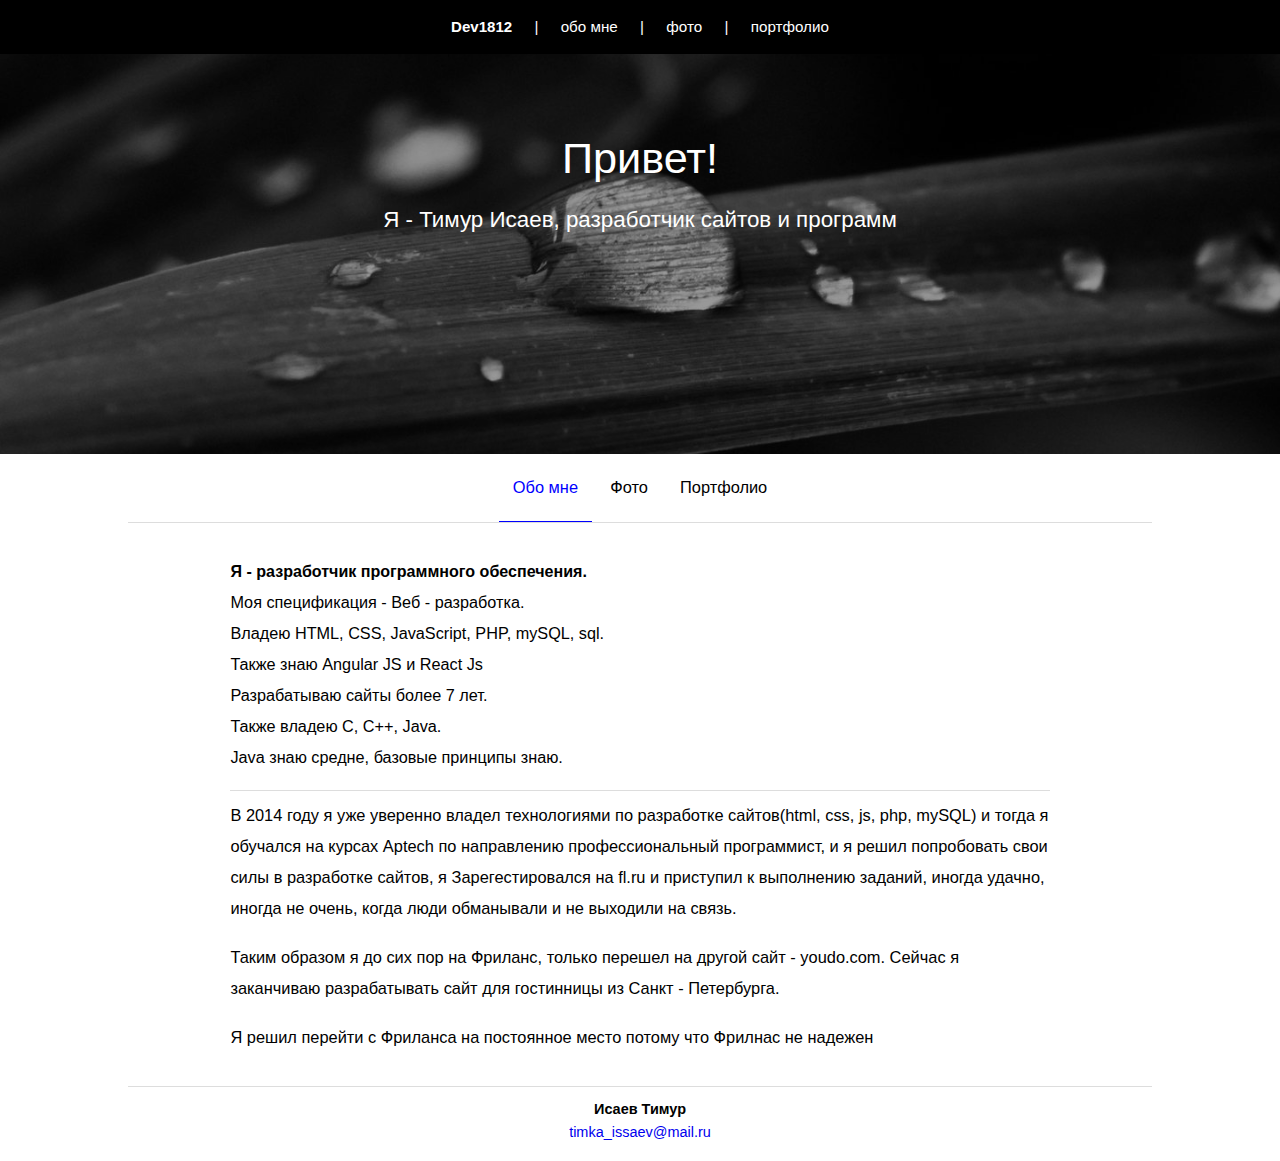
==== commit 552a814c: "improved" ====
--- a/index.html
+++ b/index.html
@@ -2,12 +2,11 @@
 <html>
 <head>
   <meta charset="utf-8">
-  <title></title>
+  <title>Dev1812</title>
+  <link rel="icon" href="image/icon/cafe.png" type="image/png">
   <link rel="stylesheet" type="text/css" href="css/common.css?2">
-  <style type="text/css">
-  .nav__item{color:#000;}
-  </style>
 </head>
+
 <body>
 
 
@@ -15,6 +14,8 @@
 
 <div class="head">
   <a class="head__item" href="index.html"><b>Dev1812</b></a>
+  <span class="divider">|</span>
+  <a class="head__item" href="index.html">обо мне</a>
   <span class="divider">|</span>
   <a class="head__item" href="photo.html">фото</a>
   <span class="divider">|</span>
